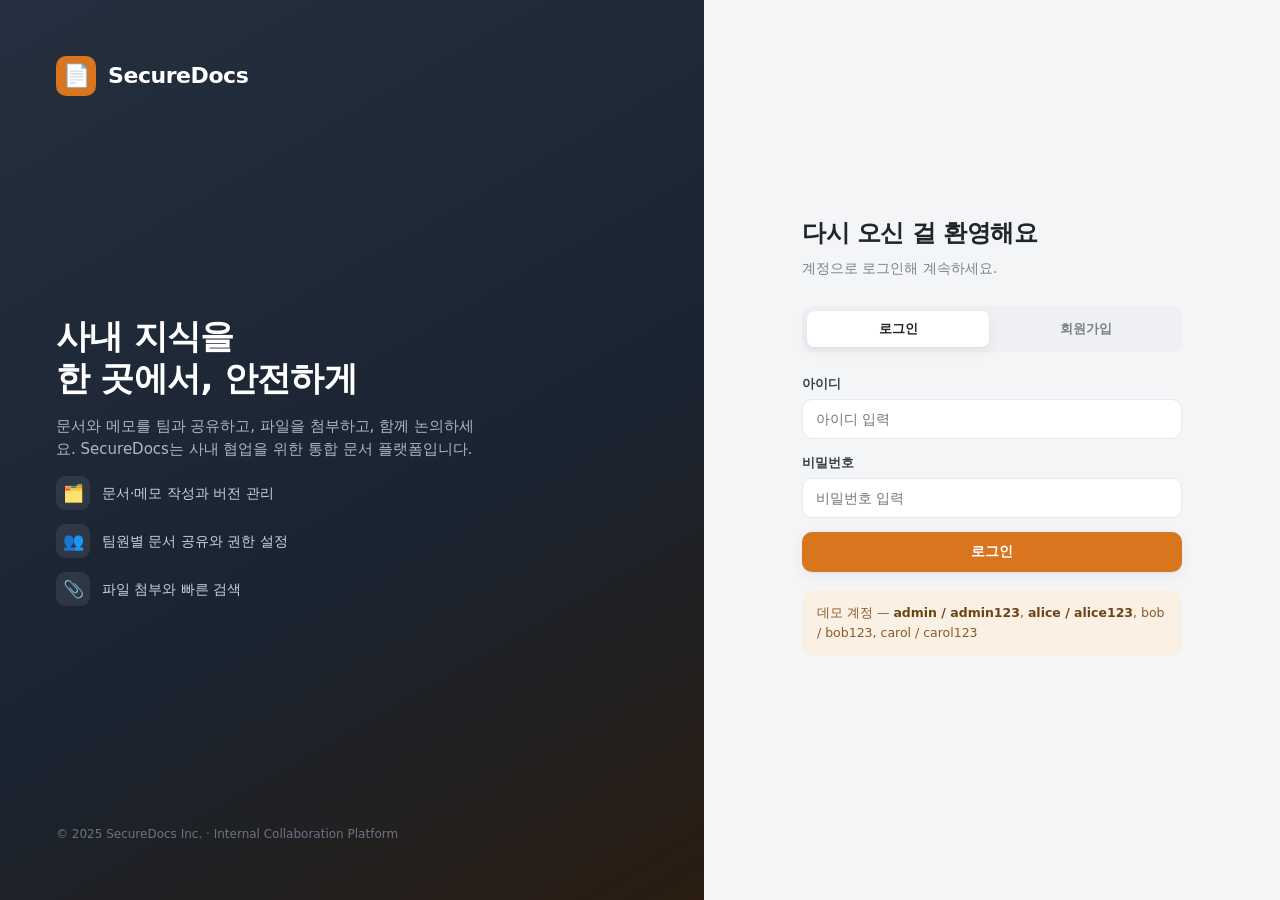
==== static/index.html @ 2f03ae11 "feat: SecureDocs 보안 실습 앱 + 취약점 인플레이스 하드닝 0~8교시에서 진단한 취약점을 실제 코드에 인플레이스로 수정.  - 인젝션: 검색 SQLi(파라미터 바인딩" ====
<!DOCTYPE html>
<html lang="ko">
<head>
<meta charset="UTF-8">
<meta name="viewport" content="width=device-width, initial-scale=1.0">
<title>SecureDocs — 사내 문서 공유</title>
<link rel="stylesheet" href="/static/style.css">
</head>
<body>

<!-- ================= 로그인 ================= -->
<div id="auth" class="auth-wrap">
  <div class="auth-brand">
    <div class="logo"><span class="mark">📄</span> SecureDocs</div>
    <div>
      <h1>사내 지식을<br>한 곳에서, 안전하게</h1>
      <p>문서와 메모를 팀과 공유하고, 파일을 첨부하고, 함께 논의하세요. SecureDocs는 사내 협업을 위한 통합 문서 플랫폼입니다.</p>
      <div class="feat">
        <div><span class="ic">🗂️</span> 문서·메모 작성과 버전 관리</div>
        <div><span class="ic">👥</span> 팀원별 문서 공유와 권한 설정</div>
        <div><span class="ic">📎</span> 파일 첨부와 빠른 검색</div>
      </div>
    </div>
    <div class="foot">© 2025 SecureDocs Inc. · Internal Collaboration Platform</div>
  </div>
  <div class="auth-panel">
    <div class="auth-card">
      <h2>다시 오신 걸 환영해요</h2>
      <div class="sub">계정으로 로그인해 계속하세요.</div>
      <div class="tabs">
        <button id="tab-login" class="active" onclick="showTab('login')">로그인</button>
        <button id="tab-register" onclick="showTab('register')">회원가입</button>
      </div>
      <div id="login-form">
        <div class="field"><label>아이디</label><input id="login-username" placeholder="아이디 입력"></div>
        <div class="field"><label>비밀번호</label><input id="login-password" type="password" placeholder="비밀번호 입력"></div>
        <button class="btn btn-full" onclick="login()">로그인</button>
        <div class="demo-accts">데모 계정 — <b>admin / admin123</b>, <b>alice / alice123</b>, bob / bob123, carol / carol123</div>
      </div>
      <div id="register-form" class="hidden">
        <div class="field"><label>아이디</label><input id="reg-username" placeholder="사용할 아이디"></div>
        <div class="field"><label>이름</label><input id="reg-fullname" placeholder="이름"></div>
        <div class="field"><label>비밀번호</label><input id="reg-password" type="password" placeholder="비밀번호"></div>
        <button class="btn btn-full" onclick="register()">가입하고 시작하기</button>
      </div>
      <div id="auth-msg" class="msg"></div>
    </div>
  </div>
</div>

<!-- ================= 앱 ================= -->
<div id="app" class="app hidden">
  <aside class="sidebar">
    <div class="brand"><span class="mark">📄</span> SecureDocs</div>
    <nav class="nav">
      <div class="sec">워크스페이스</div>
      <button class="item active" id="nav-docs" onclick="showView('docs')"><span class="ic">🗂️</span> 문서</button>
      <button class="item" id="nav-profile" onclick="showView('profile')"><span class="ic">👤</span> 내 프로필</button>
      <div class="sec" id="admin-sec" style="display:none">관리</div>
      <button class="item" id="nav-admin" onclick="showView('admin')" style="display:none"><span class="ic">🛡️</span> 관리자</button>
    </nav>
    <div class="spacer"></div>
    <div class="me">
      <div class="av" id="me-av">U</div>
      <div><div class="nm" id="me-name">-</div><div class="rl" id="me-role">-</div></div>
    </div>
    <button class="item" style="margin-top:6px" onclick="logout()"><span class="ic">↩︎</span> 로그아웃</button>
  </aside>

  <header class="topbar">
    <div class="page-title" id="topbar-title">문서</div>
    <div class="search">
      <span class="si">🔎</span>
      <input id="search-q" placeholder="문서 검색…" onkeydown="if(event.key==='Enter')search()">
    </div>
    <button class="icon-btn" title="알림">🔔</button>
  </header>

  <main class="main">
    <!-- 문서 -->
    <section id="view-docs" class="view">
      <div class="page-head">
        <div><h2>문서</h2><div class="desc">내 문서와 공개 문서를 한눈에 확인하세요.</div></div>
        <button class="btn" onclick="toggleNew()">＋ 새 문서</button>
      </div>
      <div class="stats" id="stats"></div>

      <div class="panel hidden" id="new-panel">
        <div class="hd"><h3>새 문서 작성</h3></div>
        <div class="bd">
          <div class="field"><label>제목</label><input id="doc-title" placeholder="문서 제목"></div>
          <div class="field"><label>내용</label><textarea id="doc-body" placeholder="내용을 입력하세요"></textarea></div>
          <div class="row" style="align-items:center;justify-content:space-between">
            <label style="display:flex;align-items:center;gap:8px;font-size:13px;color:var(--ink-2)"><input type="checkbox" id="doc-public" style="width:auto"> 전체 공개</label>
            <button class="btn" onclick="createDoc()">저장</button>
          </div>
        </div>
      </div>

      <div id="search-panel" class="panel hidden">
        <div class="hd"><h3>검색 결과</h3><button class="btn btn-ghost btn-sm" onclick="clearSearch()">닫기</button></div>
        <div class="bd" id="search-results"></div>
      </div>

      <div class="panel">
        <div class="hd"><h3>전체 문서</h3></div>
        <div class="bd" id="doc-list"><div class="empty">불러오는 중…</div></div>
      </div>

      <div id="doc-detail" class="panel hidden"></div>
    </section>

    <!-- 프로필 -->
    <section id="view-profile" class="view hidden">
      <div class="page-head"><div><h2>내 프로필</h2><div class="desc">계정 정보와 개인정보를 관리하세요.</div></div></div>
      <div class="grid-2">
        <div class="panel"><div class="hd"><h3>계정 정보</h3></div><div class="bd"><dl class="info-grid" id="profile-info"></dl></div></div>
        <div class="panel"><div class="hd"><h3>정보 수정</h3></div><div class="bd">
          <div class="field"><label>이름</label><input id="pf-fullname"></div>
          <div class="field"><label>이메일</label><input id="pf-email"></div>
          <div class="field"><label>전화번호</label><input id="pf-phone"></div>
          <div class="field"><label>주민등록번호</label><input id="pf-ssn" placeholder="******-*******"></div>
          <button class="btn" onclick="saveProfile()">변경사항 저장</button>
        </div></div>
      </div>
    </section>

    <!-- 관리자 -->
    <section id="view-admin" class="view hidden">
      <div class="page-head"><div><h2>관리자</h2><div class="desc">회원과 전체 문서를 관리합니다.</div></div></div>
      <div class="panel"><div class="hd"><h3>회원 목록</h3></div><div class="bd"><table class="tbl" id="admin-users"></table></div></div>
      <div class="panel"><div class="hd"><h3>전체 문서</h3></div><div class="bd"><table class="tbl" id="admin-docs"></table></div></div>
    </section>
  </main>
</div>

<div class="toast-wrap" id="toasts"></div>
<script src="/static/app.js"></script>
</body>
</html>
---- static/style.css ----
:root{
  --orange:#D9741F; --orange-d:#c0651a; --orange-l:#FBF0E4;
  --ink:#22252B; --ink-2:#3A3F47; --muted:#7A828C; --line:#E7E9ED;
  --bg:#F4F5F7; --card:#FFFFFF; --sidebar:#1F2937; --sidebar-2:#111827;
  --green:#2C7A3F; --green-l:#E7F2EA; --red:#B23A3A; --red-l:#F7E7E5;
  --blue:#2F5D8C; --blue-l:#E9F0F7;
  --shadow:0 1px 2px rgba(16,24,40,.04),0 4px 14px rgba(16,24,40,.06);
  --shadow-lg:0 10px 30px rgba(16,24,40,.12);
  --radius:12px;
}
*{box-sizing:border-box}
html,body{margin:0;height:100%}
body{font-family:"Malgun Gothic","Apple SD Gothic Neo",system-ui,sans-serif;background:var(--bg);color:var(--ink);font-size:14px;line-height:1.55}
a{color:inherit;text-decoration:none}
button{font-family:inherit;cursor:pointer}
::-webkit-scrollbar{width:10px;height:10px}
::-webkit-scrollbar-thumb{background:#cfd3da;border-radius:8px;border:2px solid var(--bg)}

/* ---------- 로그인 ---------- */
.auth-wrap{min-height:100vh;display:grid;grid-template-columns:1.1fr .9fr}
.auth-brand{background:linear-gradient(150deg,#24303f,#1a2330 60%,#2a1c10);color:#fff;padding:56px;display:flex;flex-direction:column;justify-content:space-between}
.auth-brand .logo{display:flex;align-items:center;gap:12px;font-size:22px;font-weight:800;letter-spacing:-.02em}
.auth-brand .logo .mark{width:40px;height:40px;border-radius:10px;background:var(--orange);display:grid;place-items:center;font-size:22px}
.auth-brand h1{font-size:34px;line-height:1.25;margin:0 0 14px;font-weight:800;letter-spacing:-.02em}
.auth-brand p{color:#aeb6c2;font-size:15px;max-width:420px}
.auth-brand .feat{display:flex;flex-direction:column;gap:14px;margin-top:8px}
.auth-brand .feat div{display:flex;align-items:center;gap:12px;color:#cbd2dc;font-size:14px}
.auth-brand .feat .ic{width:34px;height:34px;border-radius:9px;background:rgba(255,255,255,.08);display:grid;place-items:center;font-size:17px}
.auth-brand .foot{color:#6b7480;font-size:12px}
.auth-panel{display:grid;place-items:center;padding:40px}
.auth-card{width:100%;max-width:380px}
.auth-card h2{font-size:24px;font-weight:800;margin:0 0 6px;letter-spacing:-.02em}
.auth-card .sub{color:var(--muted);margin-bottom:26px}
.tabs{display:flex;gap:6px;background:#eef0f3;padding:5px;border-radius:10px;margin-bottom:22px}
.tabs button{flex:1;border:0;background:transparent;padding:9px;border-radius:7px;font-weight:700;color:var(--muted)}
.tabs button.active{background:#fff;color:var(--ink);box-shadow:var(--shadow)}
.field{margin-bottom:14px}
.field label{display:block;font-size:12.5px;font-weight:700;color:var(--ink-2);margin-bottom:6px}
input,textarea,select{width:100%;padding:11px 13px;border:1px solid var(--line);border-radius:10px;font-size:14px;background:#fff;transition:border .15s,box-shadow .15s;font-family:inherit}
input:focus,textarea:focus,select:focus{outline:0;border-color:var(--orange);box-shadow:0 0 0 3px var(--orange-l)}
textarea{min-height:96px;resize:vertical}
.btn{display:inline-flex;align-items:center;justify-content:center;gap:8px;background:var(--orange);color:#fff;border:0;padding:11px 18px;border-radius:10px;font-weight:700;font-size:14px;transition:background .15s,transform .05s;box-shadow:var(--shadow)}
.btn:hover{background:var(--orange-d)}
.btn:active{transform:translateY(1px)}
.btn-full{width:100%}
.btn-ghost{background:#fff;color:var(--ink);border:1px solid var(--line);box-shadow:none}
.btn-ghost:hover{background:#f6f7f9}
.btn-sm{padding:7px 12px;font-size:12.5px;border-radius:8px}
.demo-accts{margin-top:18px;padding:13px 15px;background:var(--orange-l);border-radius:10px;font-size:12.5px;color:#8a5a2a}
.demo-accts b{color:#6e4315}
.msg{font-size:13px;margin-top:12px;min-height:18px}
.msg.err{color:var(--red)} .msg.ok{color:var(--green)}

/* ---------- 앱 셸 ---------- */
.app{display:grid;grid-template-columns:244px 1fr;grid-template-rows:60px 1fr;height:100vh}
.sidebar{grid-row:1 / span 2;background:var(--sidebar);color:#cbd2dc;display:flex;flex-direction:column;padding:18px 14px}
.sidebar .brand{display:flex;align-items:center;gap:11px;padding:6px 8px 20px;font-weight:800;font-size:18px;color:#fff;letter-spacing:-.02em}
.sidebar .brand .mark{width:32px;height:32px;border-radius:9px;background:var(--orange);display:grid;place-items:center;font-size:18px}
.nav{display:flex;flex-direction:column;gap:3px}
.nav .item{display:flex;align-items:center;gap:12px;padding:10px 12px;border-radius:9px;font-weight:600;font-size:14px;color:#aeb6c2;border:0;background:transparent;text-align:left;width:100%}
.nav .item .ic{width:20px;text-align:center;font-size:16px}
.nav .item:hover{background:rgba(255,255,255,.06);color:#fff}
.nav .item.active{background:var(--orange);color:#fff;box-shadow:0 6px 16px rgba(217,116,31,.35)}
.nav .sec{font-size:11px;text-transform:uppercase;letter-spacing:.08em;color:#6b7480;padding:16px 12px 6px;font-weight:700}
.sidebar .spacer{flex:1}
.sidebar .me{display:flex;align-items:center;gap:11px;padding:11px;border-radius:10px;background:rgba(255,255,255,.05)}
.sidebar .me .av{width:34px;height:34px;border-radius:50%;background:var(--orange);display:grid;place-items:center;color:#fff;font-weight:800;font-size:14px}
.sidebar .me .nm{font-size:13px;color:#fff;font-weight:700;line-height:1.2}
.sidebar .me .rl{font-size:11px;color:#8b93a0}

.topbar{grid-column:2;display:flex;align-items:center;gap:16px;padding:0 26px;background:#fff;border-bottom:1px solid var(--line)}
.topbar .page-title{font-weight:800;font-size:17px;letter-spacing:-.01em}
.topbar .search{margin-left:auto;position:relative}
.topbar .search input{width:280px;padding-left:36px;background:#f6f7f9;border-color:transparent}
.topbar .search .si{position:absolute;left:12px;top:50%;transform:translateY(-50%);color:var(--muted)}
.topbar .icon-btn{width:38px;height:38px;border-radius:10px;border:1px solid var(--line);background:#fff;display:grid;place-items:center;font-size:16px;color:var(--ink-2)}

.main{grid-column:2;overflow:auto;padding:26px 30px}
.view{max-width:1040px;margin:0 auto}
.page-head{display:flex;align-items:flex-end;justify-content:space-between;margin-bottom:20px}
.page-head h2{margin:0;font-size:22px;font-weight:800;letter-spacing:-.02em}
.page-head .desc{color:var(--muted);font-size:13px;margin-top:3px}

/* 통계 카드 */
.stats{display:grid;grid-template-columns:repeat(4,1fr);gap:14px;margin-bottom:22px}
.stat{background:var(--card);border:1px solid var(--line);border-radius:var(--radius);padding:16px 18px;box-shadow:var(--shadow)}
.stat .k{font-size:12.5px;color:var(--muted);font-weight:600;display:flex;align-items:center;gap:7px}
.stat .v{font-size:26px;font-weight:800;margin-top:6px;letter-spacing:-.02em}
.stat .ic{width:30px;height:30px;border-radius:8px;display:grid;place-items:center;font-size:15px}

/* 카드/패널 */
.panel{background:var(--card);border:1px solid var(--line);border-radius:var(--radius);box-shadow:var(--shadow);margin-bottom:20px}
.panel .hd{display:flex;align-items:center;justify-content:space-between;padding:16px 20px;border-bottom:1px solid var(--line)}
.panel .hd h3{margin:0;font-size:15px;font-weight:800}
.panel .bd{padding:8px 20px 16px}

/* 문서 리스트 */
.doc{display:flex;align-items:center;gap:14px;padding:14px 4px;border-bottom:1px solid var(--line)}
.doc:last-child{border-bottom:0}
.doc .fic{width:42px;height:42px;border-radius:10px;background:var(--orange-l);color:var(--orange);display:grid;place-items:center;font-size:19px;flex:none}
.doc .meta{flex:1;min-width:0}
.doc .meta .t{font-weight:700;font-size:14.5px}
.doc .meta .s{color:var(--muted);font-size:12.5px;margin-top:2px;white-space:nowrap;overflow:hidden;text-overflow:ellipsis;max-width:520px}
.doc .act{display:flex;gap:8px;flex:none}
.badge{display:inline-flex;align-items:center;gap:5px;font-size:11.5px;font-weight:700;padding:3px 9px;border-radius:20px}
.badge.pub{background:var(--green-l);color:var(--green)}
.badge.pri{background:#eef0f3;color:var(--muted)}
.badge.adm{background:var(--red-l);color:var(--red)}
.badge.usr{background:var(--blue-l);color:var(--blue)}

.grid-2{display:grid;grid-template-columns:1fr 1fr;gap:20px}
.empty{text-align:center;padding:40px 20px;color:var(--muted)}
.empty .big{font-size:40px;opacity:.5}

/* 문서 상세 */
.doc-detail h1{font-size:24px;font-weight:800;margin:0 0 6px;letter-spacing:-.02em}
.doc-detail .docmeta{color:var(--muted);font-size:12.5px;margin-bottom:16px;display:flex;gap:10px;align-items:center}
.doc-detail .body{font-size:15px;line-height:1.75;padding:18px 0;border-top:1px solid var(--line);border-bottom:1px solid var(--line);white-space:pre-wrap;margin-bottom:20px}
.attach{display:flex;align-items:center;gap:10px;padding:10px 13px;background:#f6f7f9;border-radius:10px;margin-bottom:8px;font-size:13px}
.attach .fi{color:var(--orange)}
.comment{display:flex;gap:11px;padding:12px 0;border-bottom:1px solid var(--line)}
.comment .av{width:32px;height:32px;border-radius:50%;background:#e6e8ec;display:grid;place-items:center;font-weight:800;font-size:13px;color:var(--ink-2);flex:none}
.comment .cb{flex:1}
.comment .ca{font-weight:700;font-size:13px}
.comment .ct{font-size:13.5px;margin-top:2px}
.row{display:flex;gap:10px}
.row .btn{flex:none}
.chips{display:flex;gap:8px;flex-wrap:wrap;margin:2px 0 14px}
.chip{font-size:12px;color:var(--muted);background:#f0f2f5;padding:5px 11px;border-radius:20px}

/* 프로필/테이블 */
.info-grid{display:grid;grid-template-columns:150px 1fr;gap:0}
.info-grid dt{color:var(--muted);font-size:13px;padding:11px 0;border-bottom:1px solid var(--line);font-weight:600}
.info-grid dd{margin:0;padding:11px 0;border-bottom:1px solid var(--line);font-size:14px}
table.tbl{width:100%;border-collapse:collapse}
table.tbl th{text-align:left;font-size:12px;color:var(--muted);text-transform:uppercase;letter-spacing:.04em;padding:10px 12px;border-bottom:1px solid var(--line)}
table.tbl td{padding:12px;border-bottom:1px solid var(--line);font-size:13.5px}
table.tbl tr:hover td{background:#fafbfc}
.av-sm{width:28px;height:28px;border-radius:50%;background:var(--orange);color:#fff;display:inline-grid;place-items:center;font-weight:800;font-size:12px;margin-right:8px;vertical-align:middle}

/* 토스트 */
.toast-wrap{position:fixed;right:22px;bottom:22px;display:flex;flex-direction:column;gap:10px;z-index:50}
.toast{background:#fff;border:1px solid var(--line);border-left:4px solid var(--orange);border-radius:10px;padding:13px 16px;box-shadow:var(--shadow-lg);font-size:13.5px;min-width:240px;animation:slidein .2s ease}
.toast.ok{border-left-color:var(--green)} .toast.err{border-left-color:var(--red)}
@keyframes slidein{from{opacity:0;transform:translateY(8px)}to{opacity:1;transform:none}}

.hidden{display:none!important}
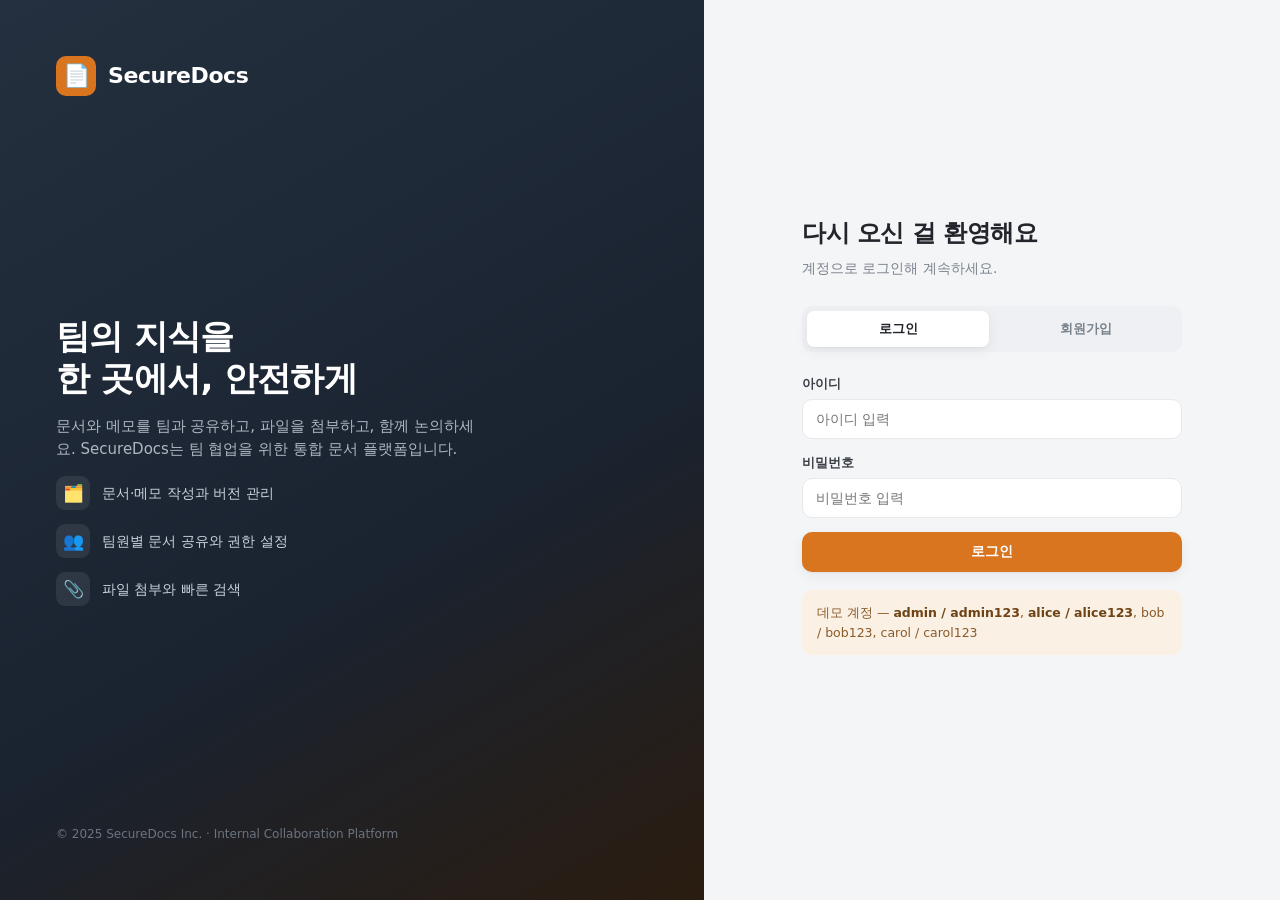
==== commit ec2dadfb: "fix: 잔여 보안 이슈 조치 + 보안 회귀 테스트 + 문서 정비 - R-01: 업로드 폴더를 static/uploads -> instance/uploads 로 이동   (/sta" ====
--- a/static/index.html
+++ b/static/index.html
@@ -3,7 +3,7 @@
 <head>
 <meta charset="UTF-8">
 <meta name="viewport" content="width=device-width, initial-scale=1.0">
-<title>SecureDocs — 사내 문서 공유</title>
+<title>SecureDocs — 문서 공유 플랫폼</title>
 <link rel="stylesheet" href="/static/style.css">
 </head>
 <body>
@@ -13,8 +13,8 @@
   <div class="auth-brand">
     <div class="logo"><span class="mark">📄</span> SecureDocs</div>
     <div>
-      <h1>사내 지식을<br>한 곳에서, 안전하게</h1>
-      <p>문서와 메모를 팀과 공유하고, 파일을 첨부하고, 함께 논의하세요. SecureDocs는 사내 협업을 위한 통합 문서 플랫폼입니다.</p>
+      <h1>팀의 지식을<br>한 곳에서, 안전하게</h1>
+      <p>문서와 메모를 팀과 공유하고, 파일을 첨부하고, 함께 논의하세요. SecureDocs는 팀 협업을 위한 통합 문서 플랫폼입니다.</p>
       <div class="feat">
         <div><span class="ic">🗂️</span> 문서·메모 작성과 버전 관리</div>
         <div><span class="ic">👥</span> 팀원별 문서 공유와 권한 설정</div>
@@ -40,7 +40,7 @@
       <div id="register-form" class="hidden">
         <div class="field"><label>아이디</label><input id="reg-username" placeholder="사용할 아이디"></div>
         <div class="field"><label>이름</label><input id="reg-fullname" placeholder="이름"></div>
-        <div class="field"><label>비밀번호</label><input id="reg-password" type="password" placeholder="비밀번호"></div>
+        <div class="field"><label>비밀번호</label><input id="reg-password" type="password" placeholder="8자 이상"></div>
         <button class="btn btn-full" onclick="register()">가입하고 시작하기</button>
       </div>
       <div id="auth-msg" class="msg"></div>
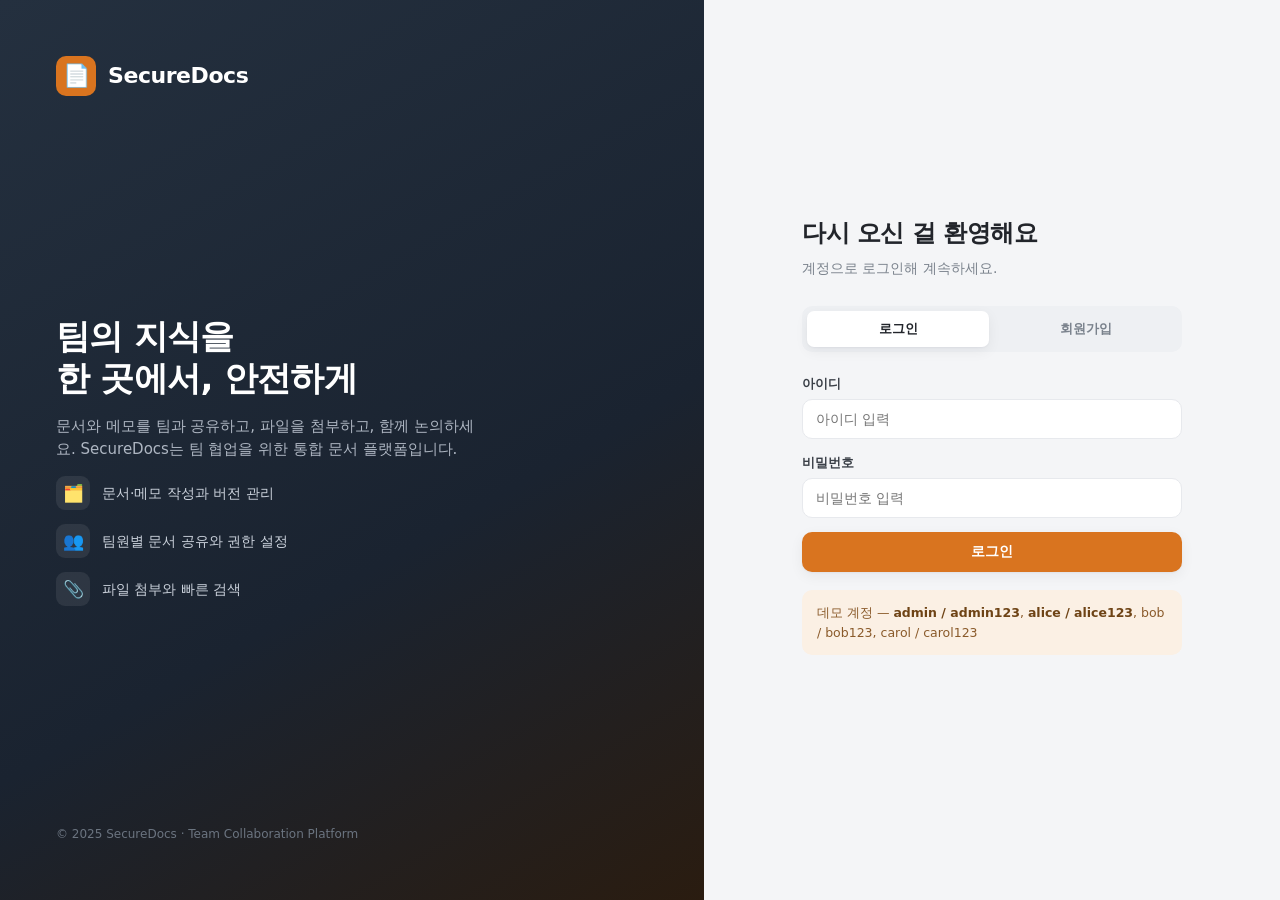
==== commit 9e964e9c: "feat: 후속 보안 하드닝 R-02~R-10 + 운영 준비 + CI - R-02: 가입 아이디 형식 검증, 해시 선행으로 응답 시간 균일화, 시간당 10회 제한 - R-04: J" ====
--- a/static/index.html
+++ b/static/index.html
@@ -21,27 +21,27 @@
         <div><span class="ic">📎</span> 파일 첨부와 빠른 검색</div>
       </div>
     </div>
-    <div class="foot">© 2025 SecureDocs Inc. · Internal Collaboration Platform</div>
+    <div class="foot">© 2025 SecureDocs · Team Collaboration Platform</div>
   </div>
   <div class="auth-panel">
     <div class="auth-card">
       <h2>다시 오신 걸 환영해요</h2>
       <div class="sub">계정으로 로그인해 계속하세요.</div>
       <div class="tabs">
-        <button id="tab-login" class="active" onclick="showTab('login')">로그인</button>
-        <button id="tab-register" onclick="showTab('register')">회원가입</button>
+        <button id="tab-login" class="active" data-action="show-tab" data-tab="login">로그인</button>
+        <button id="tab-register" data-action="show-tab" data-tab="register">회원가입</button>
       </div>
       <div id="login-form">
         <div class="field"><label>아이디</label><input id="login-username" placeholder="아이디 입력"></div>
         <div class="field"><label>비밀번호</label><input id="login-password" type="password" placeholder="비밀번호 입력"></div>
-        <button class="btn btn-full" onclick="login()">로그인</button>
+        <button class="btn btn-full" data-action="login">로그인</button>
         <div class="demo-accts">데모 계정 — <b>admin / admin123</b>, <b>alice / alice123</b>, bob / bob123, carol / carol123</div>
       </div>
       <div id="register-form" class="hidden">
         <div class="field"><label>아이디</label><input id="reg-username" placeholder="사용할 아이디"></div>
         <div class="field"><label>이름</label><input id="reg-fullname" placeholder="이름"></div>
         <div class="field"><label>비밀번호</label><input id="reg-password" type="password" placeholder="8자 이상"></div>
-        <button class="btn btn-full" onclick="register()">가입하고 시작하기</button>
+        <button class="btn btn-full" data-action="register">가입하고 시작하기</button>
       </div>
       <div id="auth-msg" class="msg"></div>
     </div>
@@ -54,24 +54,24 @@
     <div class="brand"><span class="mark">📄</span> SecureDocs</div>
     <nav class="nav">
       <div class="sec">워크스페이스</div>
-      <button class="item active" id="nav-docs" onclick="showView('docs')"><span class="ic">🗂️</span> 문서</button>
-      <button class="item" id="nav-profile" onclick="showView('profile')"><span class="ic">👤</span> 내 프로필</button>
-      <div class="sec" id="admin-sec" style="display:none">관리</div>
-      <button class="item" id="nav-admin" onclick="showView('admin')" style="display:none"><span class="ic">🛡️</span> 관리자</button>
+      <button class="item active" id="nav-docs" data-action="show-view" data-view="docs"><span class="ic">🗂️</span> 문서</button>
+      <button class="item" id="nav-profile" data-action="show-view" data-view="profile"><span class="ic">👤</span> 내 프로필</button>
+      <div class="sec hidden" id="admin-sec">관리</div>
+      <button class="item hidden" id="nav-admin" data-action="show-view" data-view="admin"><span class="ic">🛡️</span> 관리자</button>
     </nav>
     <div class="spacer"></div>
     <div class="me">
       <div class="av" id="me-av">U</div>
       <div><div class="nm" id="me-name">-</div><div class="rl" id="me-role">-</div></div>
     </div>
-    <button class="item" style="margin-top:6px" onclick="logout()"><span class="ic">↩︎</span> 로그아웃</button>
+    <button class="item mt-6" data-action="logout"><span class="ic">↩︎</span> 로그아웃</button>
   </aside>
 
   <header class="topbar">
     <div class="page-title" id="topbar-title">문서</div>
     <div class="search">
       <span class="si">🔎</span>
-      <input id="search-q" placeholder="문서 검색…" onkeydown="if(event.key==='Enter')search()">
+      <input id="search-q" placeholder="문서 검색…">
     </div>
     <button class="icon-btn" title="알림">🔔</button>
   </header>
@@ -81,7 +81,7 @@
     <section id="view-docs" class="view">
       <div class="page-head">
         <div><h2>문서</h2><div class="desc">내 문서와 공개 문서를 한눈에 확인하세요.</div></div>
-        <button class="btn" onclick="toggleNew()">＋ 새 문서</button>
+        <button class="btn" data-action="toggle-new">＋ 새 문서</button>
       </div>
       <div class="stats" id="stats"></div>
 
@@ -90,15 +90,15 @@
         <div class="bd">
           <div class="field"><label>제목</label><input id="doc-title" placeholder="문서 제목"></div>
           <div class="field"><label>내용</label><textarea id="doc-body" placeholder="내용을 입력하세요"></textarea></div>
-          <div class="row" style="align-items:center;justify-content:space-between">
-            <label style="display:flex;align-items:center;gap:8px;font-size:13px;color:var(--ink-2)"><input type="checkbox" id="doc-public" style="width:auto"> 전체 공개</label>
-            <button class="btn" onclick="createDoc()">저장</button>
+          <div class="row row-between">
+            <label class="check-label"><input type="checkbox" id="doc-public"> 전체 공개</label>
+            <button class="btn" data-action="create-doc">저장</button>
           </div>
         </div>
       </div>
 
       <div id="search-panel" class="panel hidden">
-        <div class="hd"><h3>검색 결과</h3><button class="btn btn-ghost btn-sm" onclick="clearSearch()">닫기</button></div>
+        <div class="hd"><h3>검색 결과</h3><button class="btn btn-ghost btn-sm" data-action="clear-search">닫기</button></div>
         <div class="bd" id="search-results"></div>
       </div>
 
@@ -120,7 +120,7 @@
           <div class="field"><label>이메일</label><input id="pf-email"></div>
           <div class="field"><label>전화번호</label><input id="pf-phone"></div>
           <div class="field"><label>주민등록번호</label><input id="pf-ssn" placeholder="******-*******"></div>
-          <button class="btn" onclick="saveProfile()">변경사항 저장</button>
+          <button class="btn" data-action="save-profile">변경사항 저장</button>
         </div></div>
       </div>
     </section>
--- a/static/style.css
+++ b/static/style.css
@@ -145,3 +145,27 @@
 @keyframes slidein{from{opacity:0;transform:translateY(8px)}to{opacity:1;transform:none}}
 
 .hidden{display:none!important}
+
+/* ---------- 유틸리티 (CSP: 인라인 style 속성 대신 사용) ---------- */
+.mt-6{margin-top:6px}
+.mt-12{margin-top:12px}
+.ml-auto{margin-left:auto}
+.row-between{align-items:center;justify-content:space-between}
+.check-label{display:flex;align-items:center;gap:8px;font-size:13px;color:var(--ink-2)}
+.check-label input{width:auto}
+.attach-list{margin-bottom:18px}
+.comments-title{font-size:15px;margin:0 0 10px}
+.comment-empty{color:var(--muted);font-size:13px;padding:6px 0}
+.ic-orange{background:var(--orange-l);color:var(--orange)}
+.ic-blue{background:var(--blue-l);color:var(--blue)}
+.ic-green{background:var(--green-l);color:var(--green)}
+.ic-purple{background:#efe9f7;color:#6b4fa0}
+
+/* ---------- 플래그 현황판 ---------- */
+.flags-back{color:#fff}
+.btn-muted{background:#6b7078}
+.flags-total{color:var(--orange)}
+.flags-msg.ok{color:var(--green)}
+.flags-msg.err{color:var(--red)}
+.progress{background:#eee;border-radius:6px;height:10px;margin-top:4px}
+.progress-bar{background:var(--orange);height:10px;border-radius:6px;width:0}
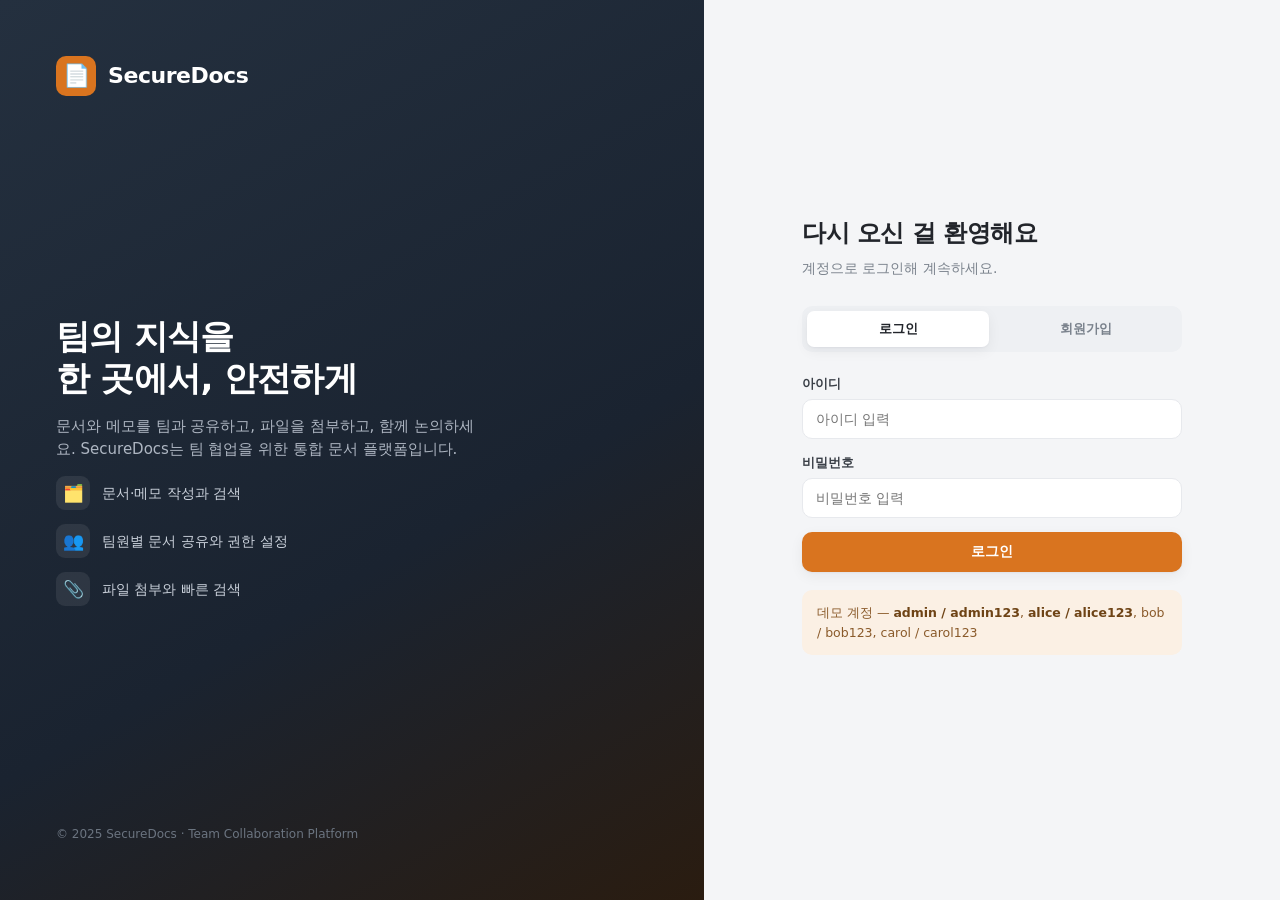
==== commit 8dd5e005: "docs: clarify API behavior and operational prerequisites" ====
--- a/static/index.html
+++ b/static/index.html
@@ -16,7 +16,7 @@
       <h1>팀의 지식을<br>한 곳에서, 안전하게</h1>
       <p>문서와 메모를 팀과 공유하고, 파일을 첨부하고, 함께 논의하세요. SecureDocs는 팀 협업을 위한 통합 문서 플랫폼입니다.</p>
       <div class="feat">
-        <div><span class="ic">🗂️</span> 문서·메모 작성과 버전 관리</div>
+        <div><span class="ic">🗂️</span> 문서·메모 작성과 검색</div>
         <div><span class="ic">👥</span> 팀원별 문서 공유와 권한 설정</div>
         <div><span class="ic">📎</span> 파일 첨부와 빠른 검색</div>
       </div>
@@ -80,7 +80,7 @@
     <!-- 문서 -->
     <section id="view-docs" class="view">
       <div class="page-head">
-        <div><h2>문서</h2><div class="desc">내 문서와 공개 문서를 한눈에 확인하세요.</div></div>
+        <div><h2>문서</h2><div class="desc">내 문서와 공개·공유받은 문서를 확인하세요.</div></div>
         <button class="btn" data-action="toggle-new">＋ 새 문서</button>
       </div>
       <div class="stats" id="stats"></div>
@@ -91,7 +91,7 @@
           <div class="field"><label>제목</label><input id="doc-title" placeholder="문서 제목"></div>
           <div class="field"><label>내용</label><textarea id="doc-body" placeholder="내용을 입력하세요"></textarea></div>
           <div class="row row-between">
-            <label class="check-label"><input type="checkbox" id="doc-public"> 전체 공개</label>
+            <label class="check-label"><input type="checkbox" id="doc-public"> 로그인 사용자에게 공개</label>
             <button class="btn" data-action="create-doc">저장</button>
           </div>
         </div>
